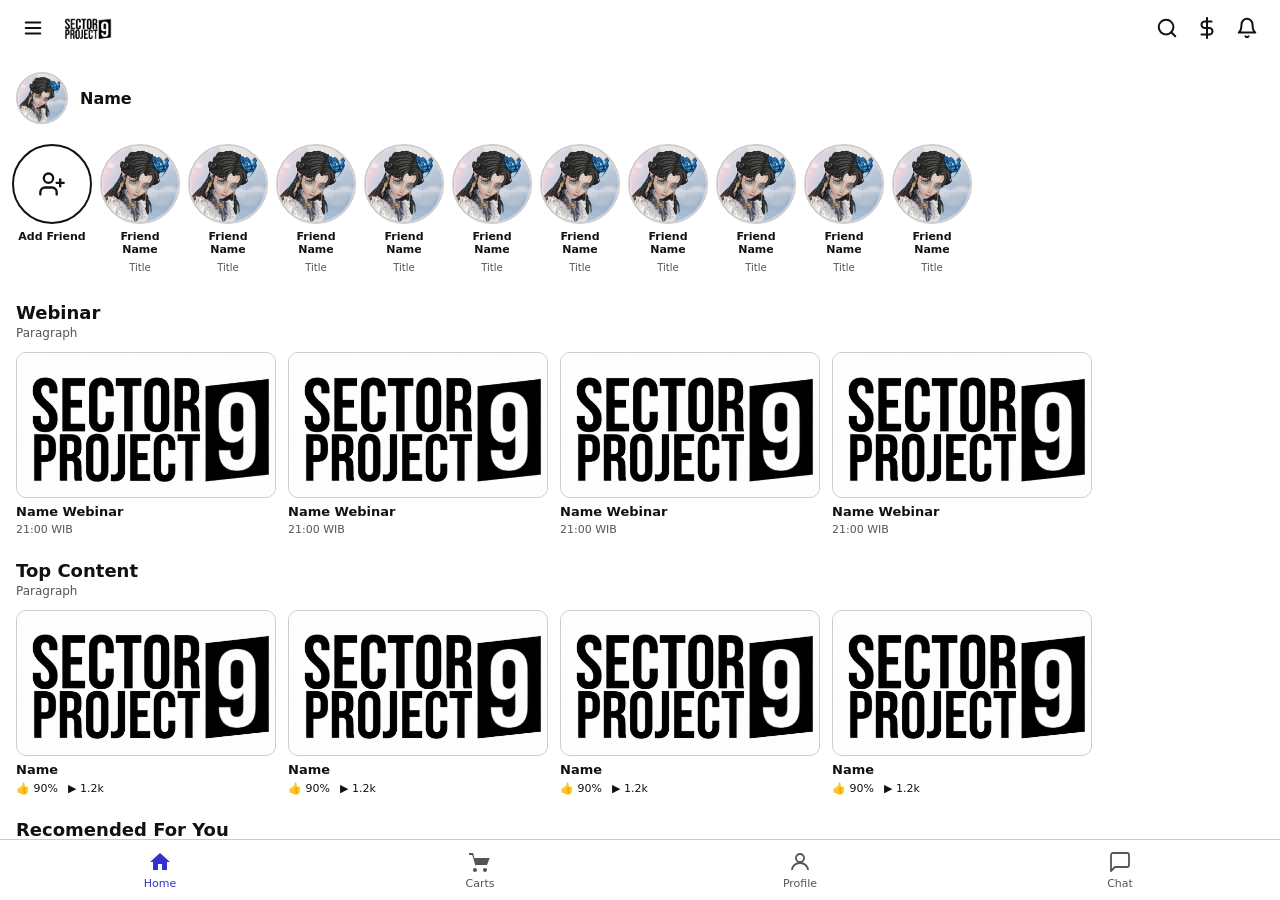
==== index.html @ 54a819ee "Create index.html" ====
<!DOCTYPE html>
<html lang="id">
<head>
    <meta charset="UTF-8">
    <meta name="viewport" content="width=device-width, initial-scale=1.0">
    <title>Redirecting...</title>
    <script>
        window.location.replace('/home/home.html');
    </script>
</head>
<body>
    <p>Mengalihkan ke halaman utama...</p>
</body>
</html>
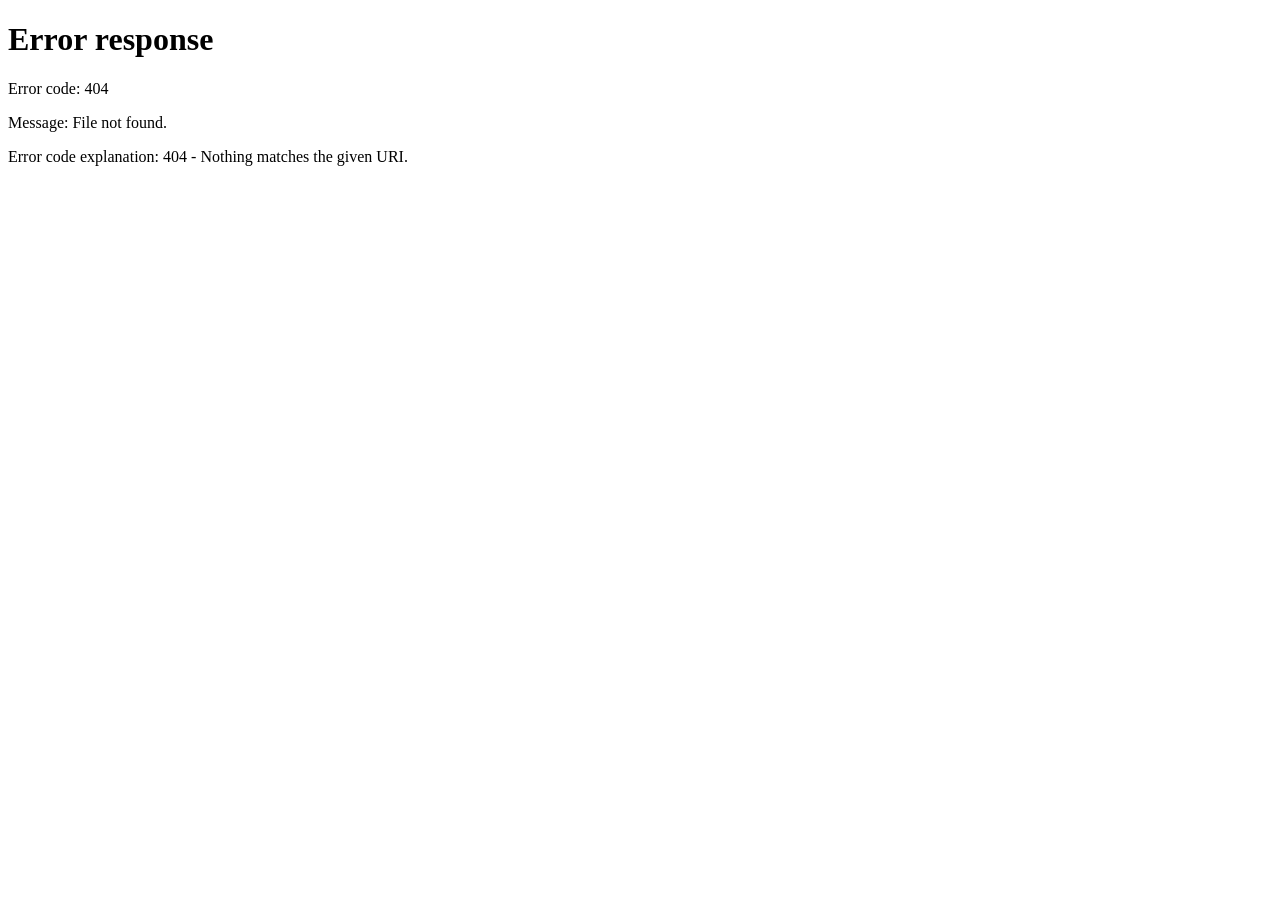
==== commit acc697b4: "Update index.html" ====
--- a/index.html
+++ b/index.html
@@ -6,7 +6,7 @@
     <meta name="viewport" content="width=device-width, initial-scale=1.0">
     <title>Redirecting...</title>
     <script>
-        window.location.replace('/home/home.html');
+        window.location.replace('ze_campus/home/home.html');
     </script>
 </head>
 <body>
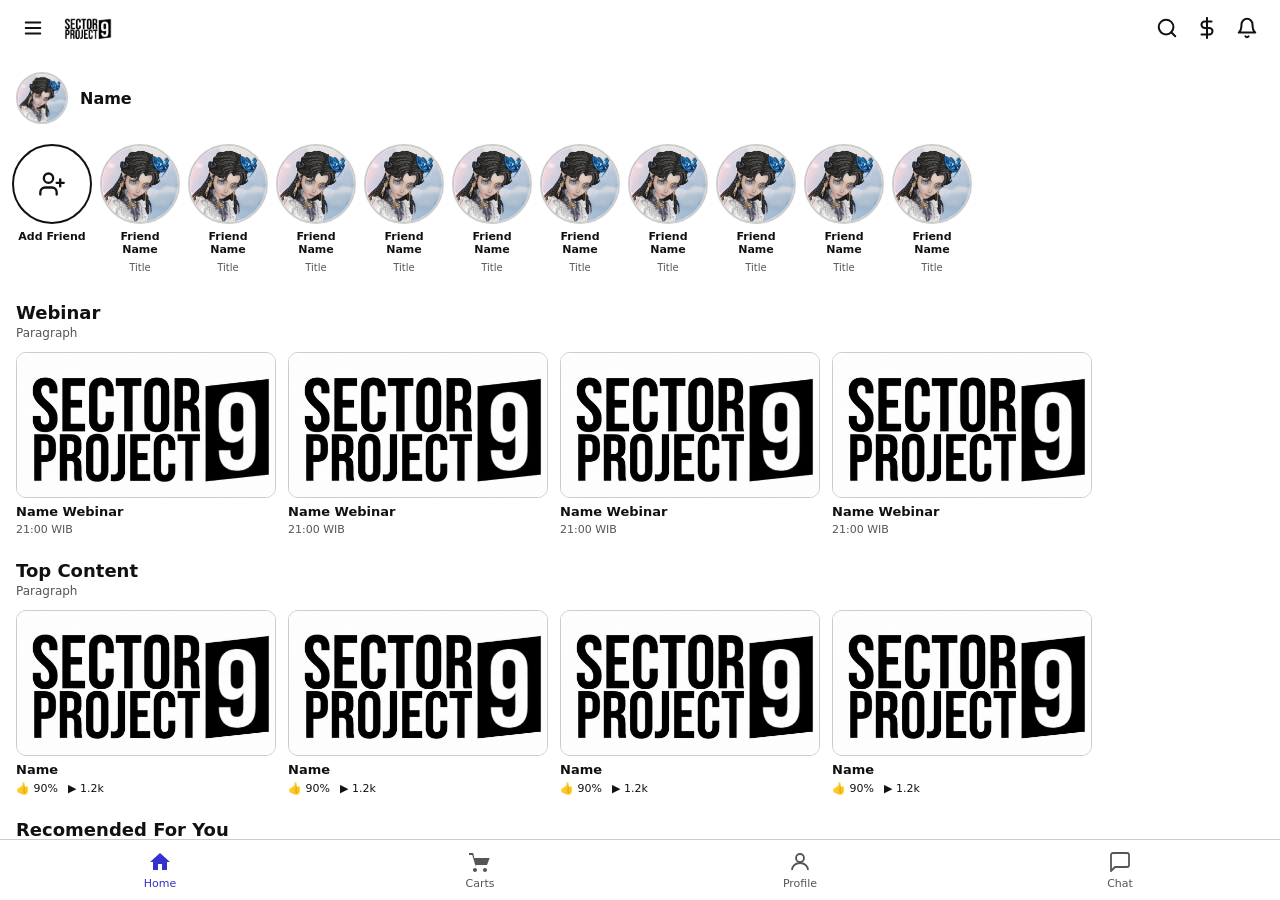
==== commit 96e205a8: "Update index.html" ====
--- a/index.html
+++ b/index.html
@@ -6,7 +6,7 @@
     <meta name="viewport" content="width=device-width, initial-scale=1.0">
     <title>Redirecting...</title>
     <script>
-        window.location.replace('ze_campus/home/home.html');
+        window.location.replace('https://rarkd.github.io/ze_campus/home/home.html');
     </script>
 </head>
 <body>
